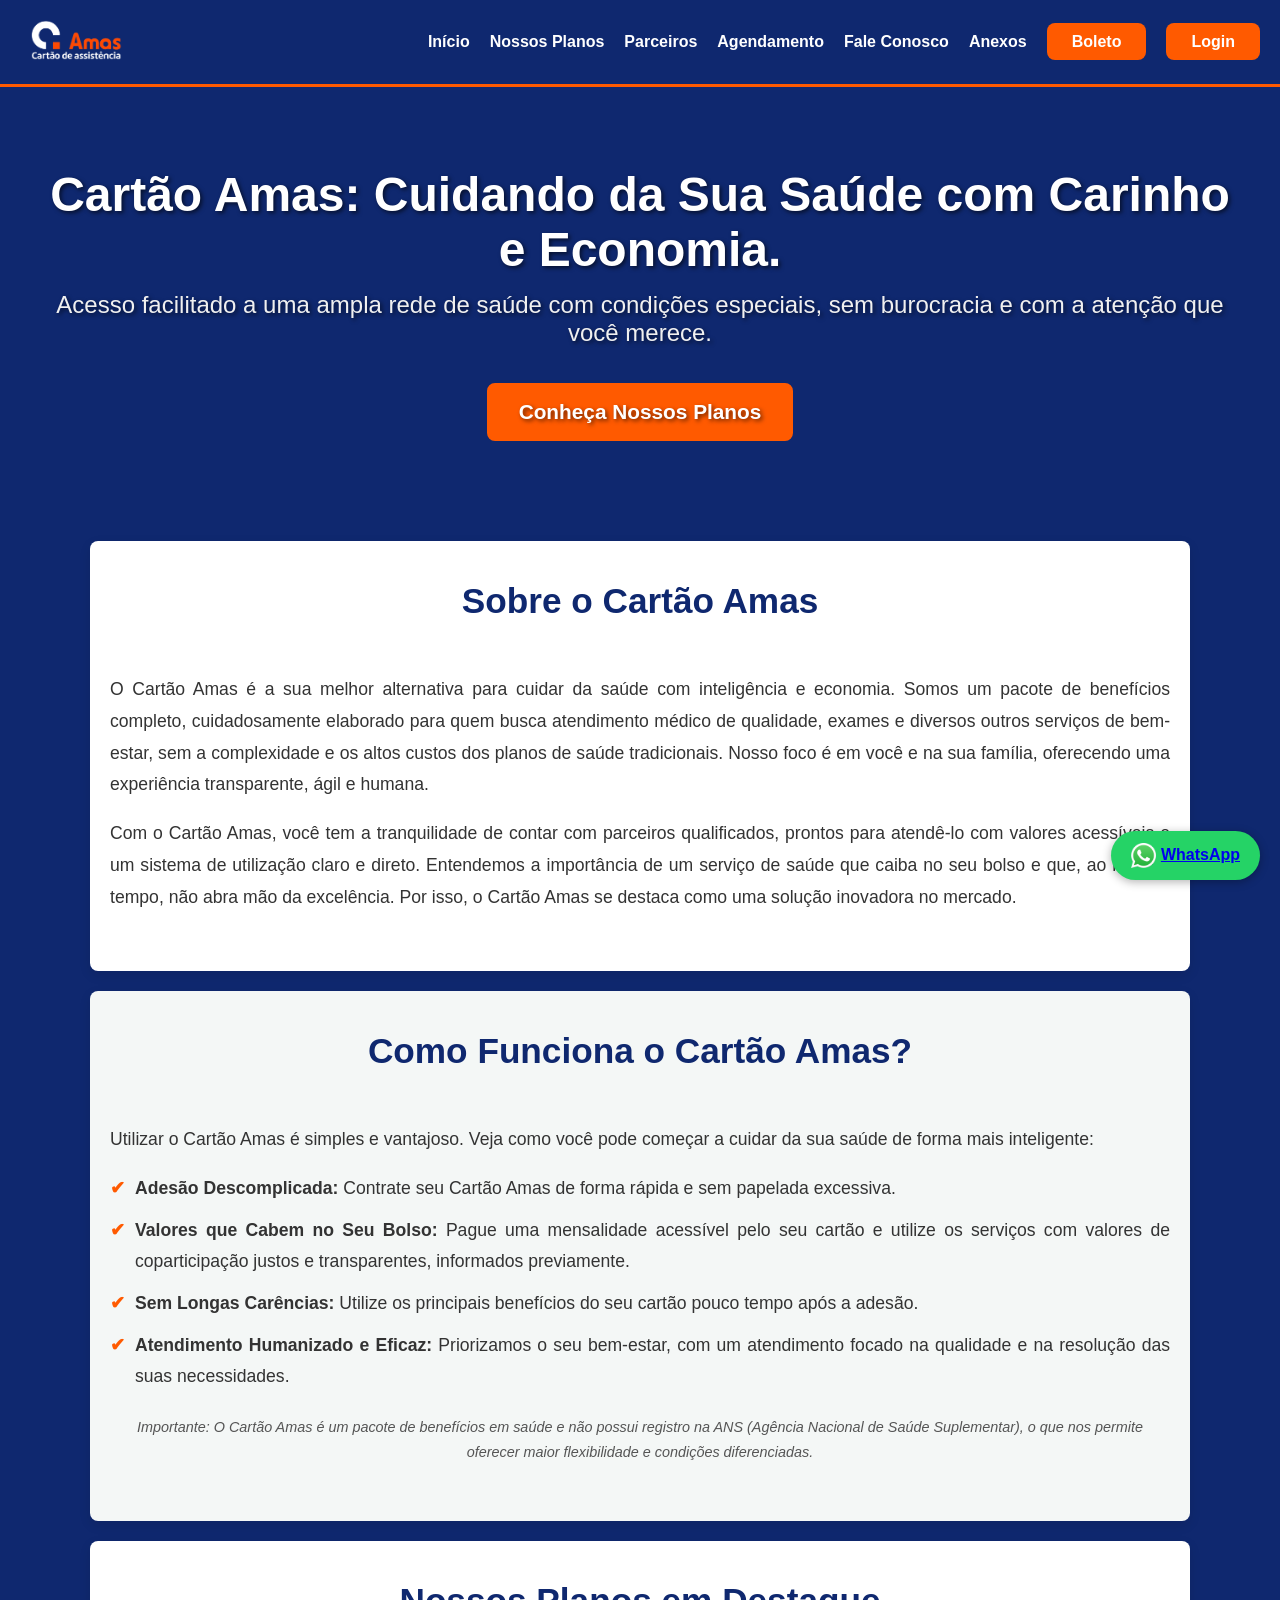
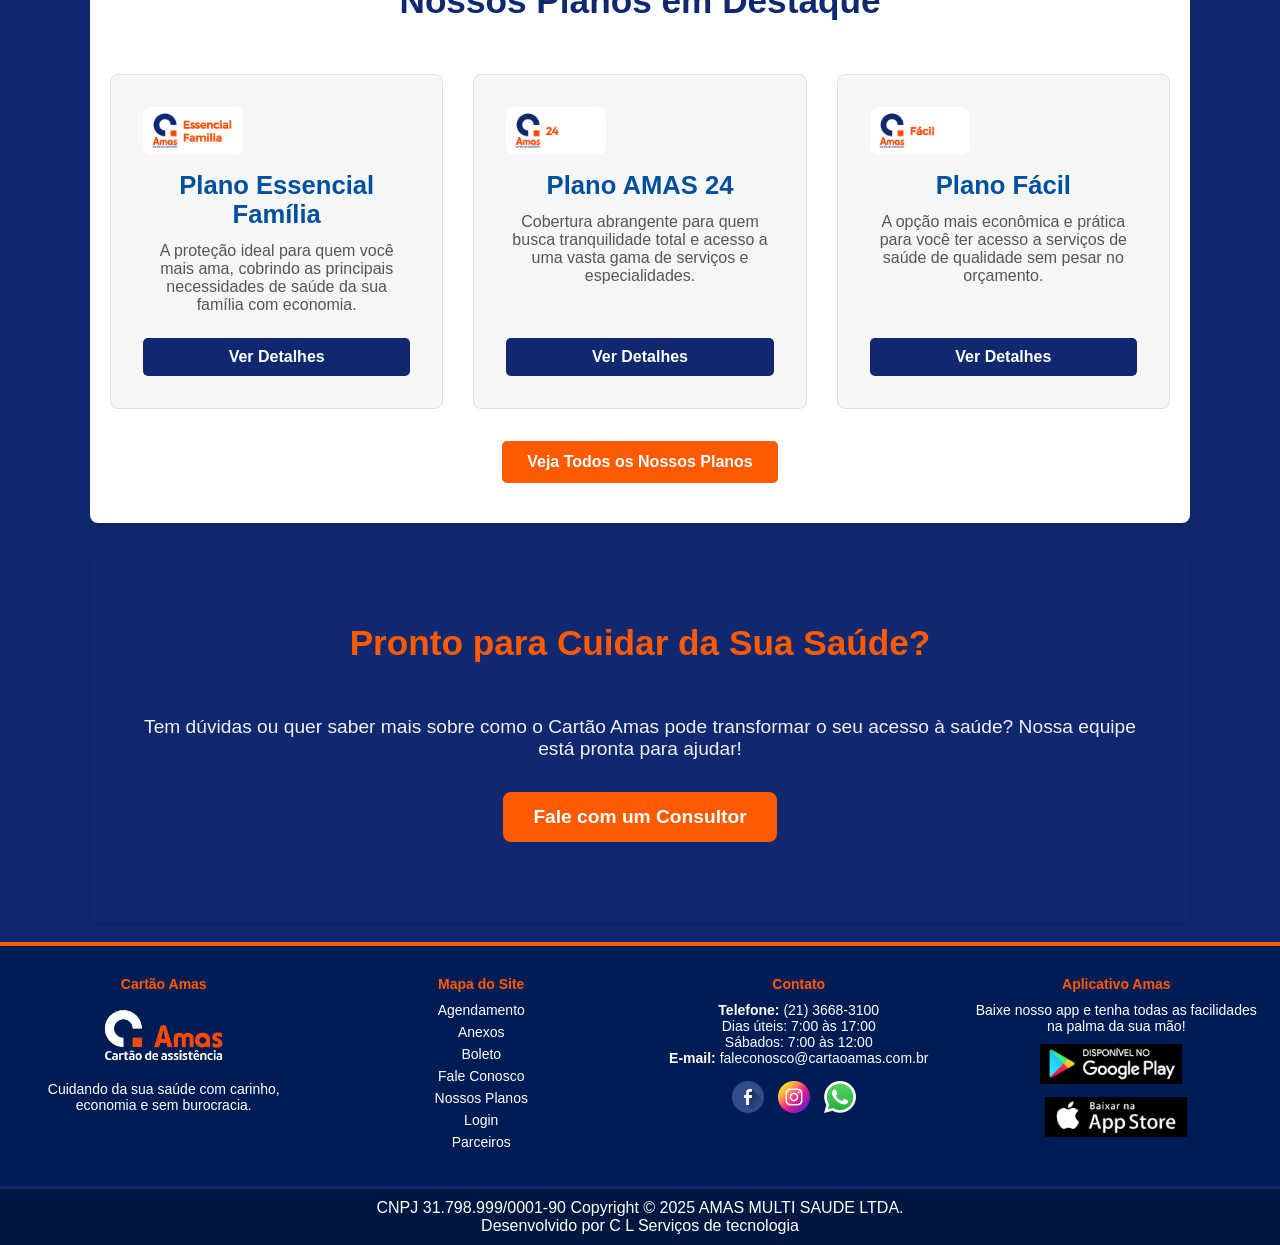
==== index.html @ 603618e4 "teste amas 24" ====
<!DOCTYPE html>
<html lang="pt-BR">
<head>
    <meta charset="UTF-8">
    <meta name="viewport" content="width=device-width, initial-scale=1.0">
    <link rel="icon" href="assets/img/logo.ico" type="image/icon">
    <title>Cartão Amas - Cuidando da Sua Saúde com Carinho</title>
    <link rel="stylesheet" href="assets/css/style.css">
    <link rel="stylesheet" href="assets/css/footer.css">
    <!-- Se houver um CSS específico para a home, adicionar aqui -->
    <style>
        /* Estilos adicionais ou overrides específicos para a index.html, se necessário */
        .hero {
            background-image: url('assets/img/familia-1.jpg'); /* Usando imagem do cliente */
            background-size: cover;
            background-position: center;
            color: white;
            padding: 5em 2em;
            text-align: center;
            text-shadow: 2px 2px 4px rgba(0,0,0,0.6);
        }
        .hero h1 {
            font-size: 3em;
            margin-bottom: 0.3em;
            color: #FFFFFF; /* Branco para destaque sobre imagem */
        }
        .hero p {
            font-size: 1.5em;
            margin-bottom: 1.5em;
            color: #f0f0f0; /* Branco um pouco mais suave */
        }
        .cta-button-hero {
            background-color: #FF5A00; /* Laranja vibrante da marca */
            color: white;
            padding: 15px 30px;
            text-decoration: none;
            font-size: 1.3em;
            border-radius: 8px;
            font-weight: bold;
            transition: background-color 0.3s ease, transform 0.2s ease;
            display: inline-block;
            border: 2px solid #FF5A00;
        }
        .cta-button-hero:hover {
            background-color: #e04e00; /* Laranja um pouco mais escuro */
            transform: scale(1.05);
        }
        .section-sobre, .section-como-funciona, .section-planos-preview, .section-contato-rapido {
            padding: 40px 20px;
            margin: 20px auto;
            max-width: 1100px;
            background-color: #FFFFFF; /* Fundo branco para seções de conteúdo */
            border-radius: 8px;
            box-shadow: 0 4px 12px rgba(0,0,0,0.1);
        }
        .section-sobre h2, .section-como-funciona h2, .section-planos-preview h2, .section-contato-rapido h2 {
            color: #0F286F; /* Azul escuro da marca */
            text-align: center;
            margin-bottom: 1.5em;
            font-size: 2.2em;
        }
        .section-sobre p, .section-como-funciona p, .section-como-funciona ul {
            line-height: 1.8;
            font-size: 1.1em;
            color: #333333; /* Cinza escuro para texto */
            margin-bottom: 1em;
        }
        .section-como-funciona ul {
            list-style: none;
            padding-left: 0;
        }
        .section-como-funciona ul li {
            padding-left: 25px;
            position: relative;
            margin-bottom: 10px;
        }
        .section-como-funciona ul li::before {
            content: '\2714'; /* Ícone de check */
            color: #FF5A00; /* Laranja */
            position: absolute;
            left: 0;
            font-weight: bold;
        }
        .plan-card-index {
            background-color: #f4f7f6; /* Fundo levemente cinza para cards */
            border: 1px solid #e0e0e0;
            border-radius: 8px;
            padding: 2em;
            text-align: center;
            transition: transform 0.3s ease, box-shadow 0.3s ease;
            display: flex;
            flex-direction: column;
            justify-content: space-between;
            height: 100%; /* Para alinhar botões se altura variar */
        }
        .plan-card-index img {
            max-width: 100px; /* Ajustar tamanho conforme necessário */
            height: auto;
            margin-bottom: 1em;
        }
        .plan-card-index h3 {
            color: #00509e; /* Azul mais escuro para títulos de card */
            margin-top: 0;
            margin-bottom: 0.5em;
            font-size: 1.6em;
        }
        .plan-card-index p {
            font-size: 1em;
            color: #555555;
            flex-grow: 1; /* Para empurrar o botão para baixo */
            margin-bottom: 1.5em;
        }
        .cta-button-card {
            background-color: #0F286F; /* Azul escuro */
            color: white;
            padding: 10px 20px;
            text-decoration: none;
            border-radius: 5px;
            font-weight: bold;
            transition: background-color 0.3s ease;
            display: inline-block; /* Para que o botão não ocupe a largura toda */
        }
        .cta-button-card:hover {
            background-color: #003d7a;
        }
        .cta-button-todos-planos {
            background-color: #FF5A00;
            color: white;
            padding: 12px 25px;
            text-decoration: none;
            border-radius: 5px;
            font-weight: bold;
            transition: background-color 0.3s ease;
            display: block; /* Ocupa a largura e permite margin auto */
            width: fit-content;
            margin: 2em auto 0 auto;
        }
        .cta-button-todos-planos:hover {
            background-color: #e04e00;
        }

    </style>
</head>
<body>

    <header class="header">
        <a href="/"><img src="assets/img/logo-amas-sem-fundo.png" alt="Cartão Amas Logo" class="logo"></a>
        <ul class="nav-links">
            <li><a href="/">Início</a></li>
            <li><a href="nossos-planos">Nossos Planos</a></li>
            <li><a href="parceiros">Parceiros</a></li>
            <li><a href="agendamento">Agendamento</a></li>
            <li><a href="fale-conosco">Fale Conosco</a></li>
            <li><a href="anexos">Anexos</a></li>
            <li><a href="https://www.cartaoamas.com.br/AliancaAppNet2/Site/autenticacao/login?t=cpf" target="_blank" class="nav-links-btn">Boleto</a></li> <!-- Link placeholder -->
            <li><a href="https://www.cartaoamas.com.br/AliancaAppNet2/Site/site" target="_blank" class="nav-links-btn">Login</a></li>   <!-- Link placeholder -->
        </ul>
    </header>

    <section class="hero">
        <h1>Cartão Amas: Cuidando da Sua Saúde com Carinho e Economia.</h1>
        <p>Acesso facilitado a uma ampla rede de saúde com condições especiais, sem burocracia e com a atenção que você merece.</p>
        <a href="nossos-planos" class="cta-button-hero">Conheça Nossos Planos</a>
    </section>

    <main>
        <section class="section-sobre">
            <h2>Sobre o Cartão Amas</h2>
            <p>O Cartão Amas é a sua melhor alternativa para cuidar da saúde com inteligência e economia. Somos um pacote de benefícios completo, cuidadosamente elaborado para quem busca atendimento médico de qualidade, exames e diversos outros serviços de bem-estar, sem a complexidade e os altos custos dos planos de saúde tradicionais. Nosso foco é em você e na sua família, oferecendo uma experiência transparente, ágil e humana.</p>
            <p>Com o Cartão Amas, você tem a tranquilidade de contar com parceiros qualificados, prontos para atendê-lo com valores acessíveis e um sistema de utilização claro e direto. Entendemos a importância de um serviço de saúde que caiba no seu bolso e que, ao mesmo tempo, não abra mão da excelência. Por isso, o Cartão Amas se destaca como uma solução inovadora no mercado.</p>
        </section>

        <section class="section-como-funciona" style="background-color: #f4f7f6;"> <!-- Fundo levemente diferente para alternar seções -->
            <div style="max-width: 1100px; margin: auto;">
                <h2>Como Funciona o Cartão Amas?</h2>
                <p>Utilizar o Cartão Amas é simples e vantajoso. Veja como você pode começar a cuidar da sua saúde de forma mais inteligente:</p>
                <ul>
                    <li><strong>Adesão Descomplicada:</strong> Contrate seu Cartão Amas de forma rápida e sem papelada excessiva.</li>
                    <li><strong>Valores que Cabem no Seu Bolso:</strong> Pague uma mensalidade acessível pelo seu cartão e utilize os serviços com valores de coparticipação justos e transparentes, informados previamente.</li>
                    <li><strong>Sem Longas Carências:</strong> Utilize os principais benefícios do seu cartão pouco tempo após a adesão.</li>
                    <li><strong>Atendimento Humanizado e Eficaz:</strong> Priorizamos o seu bem-estar, com um atendimento focado na qualidade e na resolução das suas necessidades.</li>
                </ul>
                <p style="font-size: 0.9em; text-align: center; margin-top: 1.5em; color: #555;"><em>Importante: O Cartão Amas é um pacote de benefícios em saúde e não possui registro na ANS (Agência Nacional de Saúde Suplementar), o que nos permite oferecer maior flexibilidade e condições diferenciadas.</em></p>
            </div>
        </section>

        <section class="section-planos-preview">
            <h2>Nossos Planos em Destaque</h2>
            <div class="grid-planos" style="gap: 30px;"> <!-- Usando a classe grid-planos, mas talvez precise de ajustes ou uma nova classe para a home -->
                <div class="plan-card-index">
                    <img src="assets/img/essencial-familia.png" alt="Plano Essencial Família">
                    <h3>Plano Essencial Família</h3>
                    <p>A proteção ideal para quem você mais ama, cobrindo as principais necessidades de saúde da sua família com economia.</p>
                    <a href="planos/essencial-familia" class="cta-button-card">Ver Detalhes</a>
                </div>
                <div class="plan-card-index">
                    <img src="assets/img/amas-24.png" alt="Plano AMAS 24">
                    <h3>Plano AMAS 24</h3>
                    <p>Cobertura abrangente para quem busca tranquilidade total e acesso a uma vasta gama de serviços e especialidades.</p>
                    <a href="planos/amas-24" class="cta-button-card">Ver Detalhes</a>
                </div>
                <div class="plan-card-index">
                    <img src="assets/img/facil.png" alt="Plano Fácil">
                    <h3>Plano Fácil</h3>
                    <p>A opção mais econômica e prática para você ter acesso a serviços de saúde de qualidade sem pesar no orçamento.</p>
                    <a href="planos/facil" class="cta-button-card">Ver Detalhes</a>
                </div>
            </div>
            <a href="nossos-planos/" class="cta-button-todos-planos">Veja Todos os Nossos Planos</a>
        </section>

        <section class="section-contato-rapido" style="background-color: #0F286F; color: white; border-radius:0;">
             <div style="max-width: 1100px; margin: auto; padding: 40px 20px;">
                <h2 style="color: #FF5A00;">Pronto para Cuidar da Sua Saúde?</h2>
                <p style="text-align:center; font-size: 1.2em; color: #f0f0f0;">Tem dúvidas ou quer saber mais sobre como o Cartão Amas pode transformar o seu acesso à saúde? Nossa equipe está pronta para ajudar!</p>
                <div style="text-align:center; margin-top: 2em;">
                    <a href="fale-conosco" class="cta-button-hero" style="background-color: #FF5A00; padding: 12px 28px; font-size: 1.2em;">Fale com um Consultor</a>
                </div>
            </div>
        </section>
    </main>

    <div class="whatsapp-float">
        <a href="https://wa.me/552136683100" target="_blank" title="Fale Conosco pelo WhatsApp">
            <img src="assets/img/whatsapp.png" alt="WhatsApp" style="width:25px; height:25px; vertical-align: middle; margin-right: 5px;">WhatsApp
        </a>
    </div>

    <footer class="footer">
        <div class="footer-container">
            <div class="coluna">
                <h4>Cartão Amas</h4>
                <img src="assets/img/logo-amas-sem-fundo.png" alt="Logo Amas Rodapé" style="max-width: 150px; margin-bottom: 10px;">
                <p>Cuidando da sua saúde com carinho, economia e sem burocracia.</p>
            </div>
            <div class="coluna">
                <h4>Mapa do Site</h4>
                <ul class="mapa-site">
                    <li><a href="agendamento" class="mapa-link">Agendamento</a></li>
                    <li><a href="anexos" class="mapa-link">Anexos</a></li>
                    <li><a href="https://www.cartaoamas.com.br/AliancaAppNet2/Site/autenticacao/login?t=cpf" class="mapa-link">Boleto</a></li>
                    <li><a href="fale-conosco" class="mapa-link">Fale Conosco</a></li>
                    <li><a href="nossos-planos" class="mapa-link">Nossos Planos</a></li>
                    <li><a href="https://www.cartaoamas.com.br/AliancaAppNet2/Site/site" class="mapa-link">Login</a></li>
                    <li><a href="parceiros" class="mapa-link">Parceiros</a></li>
                    
                    
                    
                </ul>
            </div>
            <div class="coluna">
                <h4>Contato</h4>
                <p><strong>Telefone:</strong> (21) 3668-3100</p>
                <p>Dias úteis: 7:00 às 17:00</p>
                <p>Sábados: 7:00 às 12:00</p>
                <p><strong>E-mail:</strong> faleconosco@cartaoamas.com.br</p>
                <div class="social-icons" style="margin-top: 15px;">
                    <a href="https://www.facebook.com/cartaoamas" target="_blank"><img src="assets/img/facebook.png" alt="Facebook"></a>
                    <a href="https://www.instagram.com/cartaoamas/" target="_blank"><img src="assets/img/instagram.png" alt="Instagram"></a>
                    <a href="https://wa.me/552136683100" target="_blank"><img src="assets/img/whatsapp.png" alt="WhatsApp"></a>
                </div>
            </div>
            <div class="coluna">
                <h4>Aplicativo Amas</h4>
                <p>Baixe nosso app e tenha todas as facilidades na palma da sua mão!</p>
                <a href="https://play.google.com/store/apps/details?id=br.com.amasmultisaude" target="_blank" style="margin-right:10px;"><img src="assets/img/loja-android.png" alt="Google Play" style="height: 40px; margin-top:10px;"></a>
                <a href="https://apps.apple.com/br/app/amas/id1640587993" target="_blank"> <img src="assets/img/loja-ios.png" alt="App Store" style="height: 40px; margin-top:10px;"></a>
            </div>
        </div>
    </footer>
    <div class="footer-last">
        <p style="margin-top: 0px;">CNPJ 31.798.999/0001-90 Copyright © 2025 AMAS MULTI SAUDE LTDA.</p>
        <p>Desenvolvido por C L Serviços de tecnologia</p>
    </div>

    <script src="assets/scripts/main.js"></script> <!-- Para carrossel e outras interações -->
</body>
</html>
---- assets/css/style.css ----
/* Reset básico */
* {
  margin: 0;
  padding: 0;
  box-sizing: border-box;
}

body {
  width: 100%;
  height: 100vh;
  font-family: 'Segoe UI', sans-serif;
  background-color: #0F286F;
  color: white;
  text-align: justify;

}

/* Cabeçalho */
.header {
  background-color: #0F286F;
  display: flex;
  justify-content: space-between;
  align-items: center;
  padding: 15px 20px;
  border-bottom: 3px solid #FF5A00;
}

.logo {
  height: 50px;
}
/* Menu inicial links*/
.nav-links {
  list-style: none;
  display: flex;
  gap: 20px;
  position: relative;
}
/* Menu inicial transição*/
.nav-links a{
  color: white;
  text-decoration: none;
  transition: 0.5s ease-out;
  font-weight: bold;

}

.nav-links a:hover {
  color: #FF5A00;
  text-decoration: none;
  font-weight: bold;
}
/*Botão menu inicial*/
.nav-links-btn {
  text-decoration: none;
  font-weight: bold;
  background-color: #FF5A00;
  color: white;
  padding: 10px 25px;
  border: none;
  border-radius: 8px;
  transition: color 0.3s ease, background-color 0.3s ease;
}

/* Efeito ao passar o mouse no botão menu inicial */
.nav-links-btn:hover {
  color: #0F286F;
  background-color: #FFD5B0; /* cor opcional mais clara ou mantenha como quiser */
  text-decoration: none;
  cursor: pointer;
}


/* Carrossel */
.carrossel {
  position: relative;
  width: 100%;
  height: 400px;
  overflow: hidden;
}

.slides {
  width: 100%;
  height: 90%;
  position: center;
}

.slide {
  display: none;
  width: 100%;  
  height: 100%;
  object-fit: cover;
  position: absolute;
}

.slide.active {
  display: block;
}

.texto-carrossel {
  position: absolute;
  top: 50%;
  left: 10%;
  transform: translateY(-50%);
  color: white;
  z-index: 2;
}

.texto-carrossel h1 {
  font-size: 2.5rem;
  margin-bottom: 10px;
}

.texto-carrossel p {
  font-size: 1.3rem;
  margin-bottom: 20px;
}

.texto-carrossel .btn {
  background-color: #FF5A00;
  color: white;
  padding: 10px 25px;
  border: none;
  text-decoration: none;
  border-radius: 8px;
  font-weight: bold;
}

/* Botões do carrossel */
.prev, .next {
  position: absolute;
  top: 50%;
  transform: translateY(-50%);
  background-color: rgba(0,0,0,0.4);
  color: white;
  border: none;
  padding: 10px;
  cursor: pointer;
  z-index: 2;
}

.prev { left: 10px; }
.next { right: 10px; }

/* Botão WhatsApp flutuante */
.whatsapp-float {
  position: fixed;
  bottom: 20px;
  right: 20px;
  background-color: #25D366;
  color: white;
  padding: 12px 20px;
  border-radius: 50px;
  text-decoration: none;
  font-weight: bold;
  box-shadow: 0 2px 10px rgba(0,0,0,0.3);
  z-index: 999;
}

/* Botões em geral */
.btn-plano {
  background-color: #FF5A00;
  color: white;
  padding: 10px 20px;
  text-decoration: none;
  border-radius: 8px;
  font-weight: bold;
}



/* Formulário de contato */
.contato form {
  display: flex;
  flex-direction: column;
  gap: 12px;
  margin-top: 20px;
}

.contato input,
.contato textarea {
  padding: 10px;
  border: none;
  border-radius: 5px;
}

.contato textarea {
  resize: vertical;
  min-height: 100px;
}

.contato button.btn {
  background-color: #FF5A00;
  color: white;
  padding: 12px;
  border: none;
  border-radius: 8px;
  cursor: pointer;
  font-weight: bold;
}


.contato-container {
  display: flex;
  flex-wrap: wrap;
  gap: 40px;
  padding: 20px 20px;
}

.coluna-texto {
  flex: 1;
  min-width: 300px;
}

.coluna-form {
  flex: 1;
  min-width: 300px;
  background-color: #002463;
  padding: 20px;
  border-radius: 10px;
}

.coluna-form h2 {
  margin-bottom: 15px;
}

.coluna-form input,
.coluna-form textarea {
  width: 100%;
  margin-bottom: 10px;
  border-radius: 5px;
  padding: 10px;
  border: none;
}

.coluna-form button {
  background-color: #FF5A00;
  color: white;
  padding: 12px;
  border: none;
  border-radius: 8px;
  cursor: pointer;
  font-weight: bold;
  width: 100%;
}
.grid-planos {
  display: grid;
  grid-template-columns: repeat(3, 1fr);
  gap: 20px;
  margin-top: 30px;
}

.plano-card {
  text-align: center;
  text-decoration: none;
  color: white;
  background-color: #002463;
  border-radius: 10px;
  overflow: hidden;
  transition: transform 0.3s ease;
  height: 260px; /* força altura igual */
  display: flex;
  flex-direction: column;
  justify-content: space-between;
}

.plano-card img {
  width: 100%;
  height: 180px;
  object-fit: contain;
  background: white;
  cursor: pointer;
  display: flex;
  align-items: center;
  justify-content: center;
}

.grid-planos :hover {
  transform: scale(1.05);
}

.plano-card span {
  display: block;
  padding: 10px;
  font-weight: bold;
  background-color: #FF5A00;
  color: white;
}

/* invisível mas mantém espaço na grade */
.plano-card.vazio {
  visibility: hidden;
}
  .texto-justificado {
    text-align: justify;
  }
 /* Estilos específicos para a página Parceiros */
        .page-title-section {
            background-color: #0F286F; /* Azul escuro da marca */
            color: white;
            padding: 2em 20px;
            text-align: center;
        }
        .page-title-section h1 {
            font-size: 2.8em;
            margin: 0;
            color: #FF5A00; /* Laranja para destaque no título */
        }
        .partners-container-main {
            max-width: 1100px;
            margin: 30px auto;
            padding: 20px;
        }
        .partner-card {
            background-color: #FFFFFF;
            border-radius: 8px;
            box-shadow: 0 4px 12px rgba(0,0,0,0.08);
            margin-bottom: 30px;
            overflow: hidden; /* Para conter elementos internos */
        }
        .partner-card-header {
            background-color: #00509e; /* Azul mais escuro para cabeçalho do card */
            color: white;
            padding: 20px;
        }
        .partner-card-header h2 {
            margin: 0;
            font-size: 1.8em;
            color: hsl(0, 0%, 100%); /* Laranja para nome do parceiro */
        }
        .partner-card-body {
            padding: 25px;
            display: flex;
            flex-wrap: wrap;
            gap: 25px;
        }
        .partner-description {
            flex: 2;
            min-width: 300px;
            color: #333333;
            line-height: 1.7;
        }
        .partner-description p {
            margin-bottom: 15px;
        }
        .partner-description strong {
            color: #0F286F;
        }
        .partner-specialties {
            flex: 1;
            min-width: 250px;
            background-color: #f4f7f6; /* Fundo levemente cinza para especialidades */
            padding: 20px;
            border-radius: 5px;
        }
        .partner-specialties h3 {
            color: #0F286F;
            margin-top: 0;
            margin-bottom: 10px;
            font-size: 1.3em;
        }
        .partner-specialties ul {
            list-style: none;
            padding: 0;
            columns: 2; /* Divide em duas colunas se houver muitas especialidades */
            column-gap: 20px;
        }
        .partner-specialties ul li {
            margin-bottom: 8px;
            font-size: 1em;
            color: #555555;
            padding-left: 18px;
            position: relative;
        }
        .partner-specialties ul li::before {
            content: '\2023'; /* Bullet point triangular */
            color: #FF5A00;
            position: absolute;
            left: 0;
            font-size: 0.9em;
        }
        .partner-contact-map {
            display: flex;
            flex-wrap: wrap;
            gap: 25px;
            margin-top: 20px;
            padding: 0 25px 25px 25px; /* Padding apenas no corpo, não no header */
        }
        .partner-contact-details {
            flex: 1;
            min-width: 280px;
        }
        .partner-contact-details h3 {
            color: #0F286F;
            margin-bottom: 10px;
            font-size: 1.3em;
        }
        .partner-contact-details p {
            margin-bottom: 8px;
            color: #333333;
        }
        .partner-map {
            flex: 1;
            min-width: 300px;
            min-height: 250px;
            border-radius: 5px;
            overflow: hidden;
        }
        .partner-map iframe {
            width: 100%;
            height: 100%;
            border: 0;
        }
        .partner-site-button {
            display: inline-block;
            background-color: #FF5A00;
            color: white;
            padding: 10px 20px;
            text-decoration: none;
            border-radius: 5px;
            font-weight: bold;
            margin-top: 10px;
            transition: background-color 0.3s ease;
        }
        .partner-site-button:hover {
            background-color: #e04e00;
                    }

          .partner-card img {
            width: 520px;
            height: 190px;
            object-fit: contain;
            background: white;
            cursor: pointer;
            display: flex;
            align-items: center;
            justify-content: center;   
          }       
        /* Para o caso de não haver parceiros */
        .no-partners {
            text-align: center;
            padding: 40px;
            font-size: 1.2em;
            color: #555;
        }
---- assets/css/footer.css ----
.footer {
    background-color: #001C54;
    color: white;
    padding: 30px 20px;
    border-top: 4px solid #FF5A00;
    font-size: 14px;
  }
  
  .footer-container {
    display: flex;
    flex-wrap: wrap;
    justify-content: space-between;
    gap: 30px;
  }
  
  .coluna {
    flex: 1;
    min-width: 180px;
    text-align: center;
  }
  
  .footer h4 {
    color: #FF5A00;
    margin-bottom: 10px;
  }
  
  .social-icons img {
    width: 32px;
    margin-right: 10px;
    
  }
  .social-icons img:hover {
    transform: scale(1.2);
    transition: transform 0.3s ease;
  }
  
  .mapa-site {
    list-style: none;
    padding: 0;
    margin: 0;
  }
  
  .mapa-site li {
    margin-bottom: 6px;
  }
  
  .mapa-link {
    color: white;
    text-decoration: none;
    transition: transform 0.3s ease, color 0.3s ease;
  }
  
  .mapa-link:hover {
    transform: translateX(6px);
    color: #FF5A00;
  }
  
  /* Responsivo */
  @media (max-width: 768px) {
    .footer-container {
      flex-direction: column;
      text-align: center;
    }
  }
  
  
  .footer-last {
    margin-top: 3px;
    background-color:#001841;
    text-align: center;
    width: 100%;
    clear: both;
    color: white;
    padding: 10px 10px;
  }
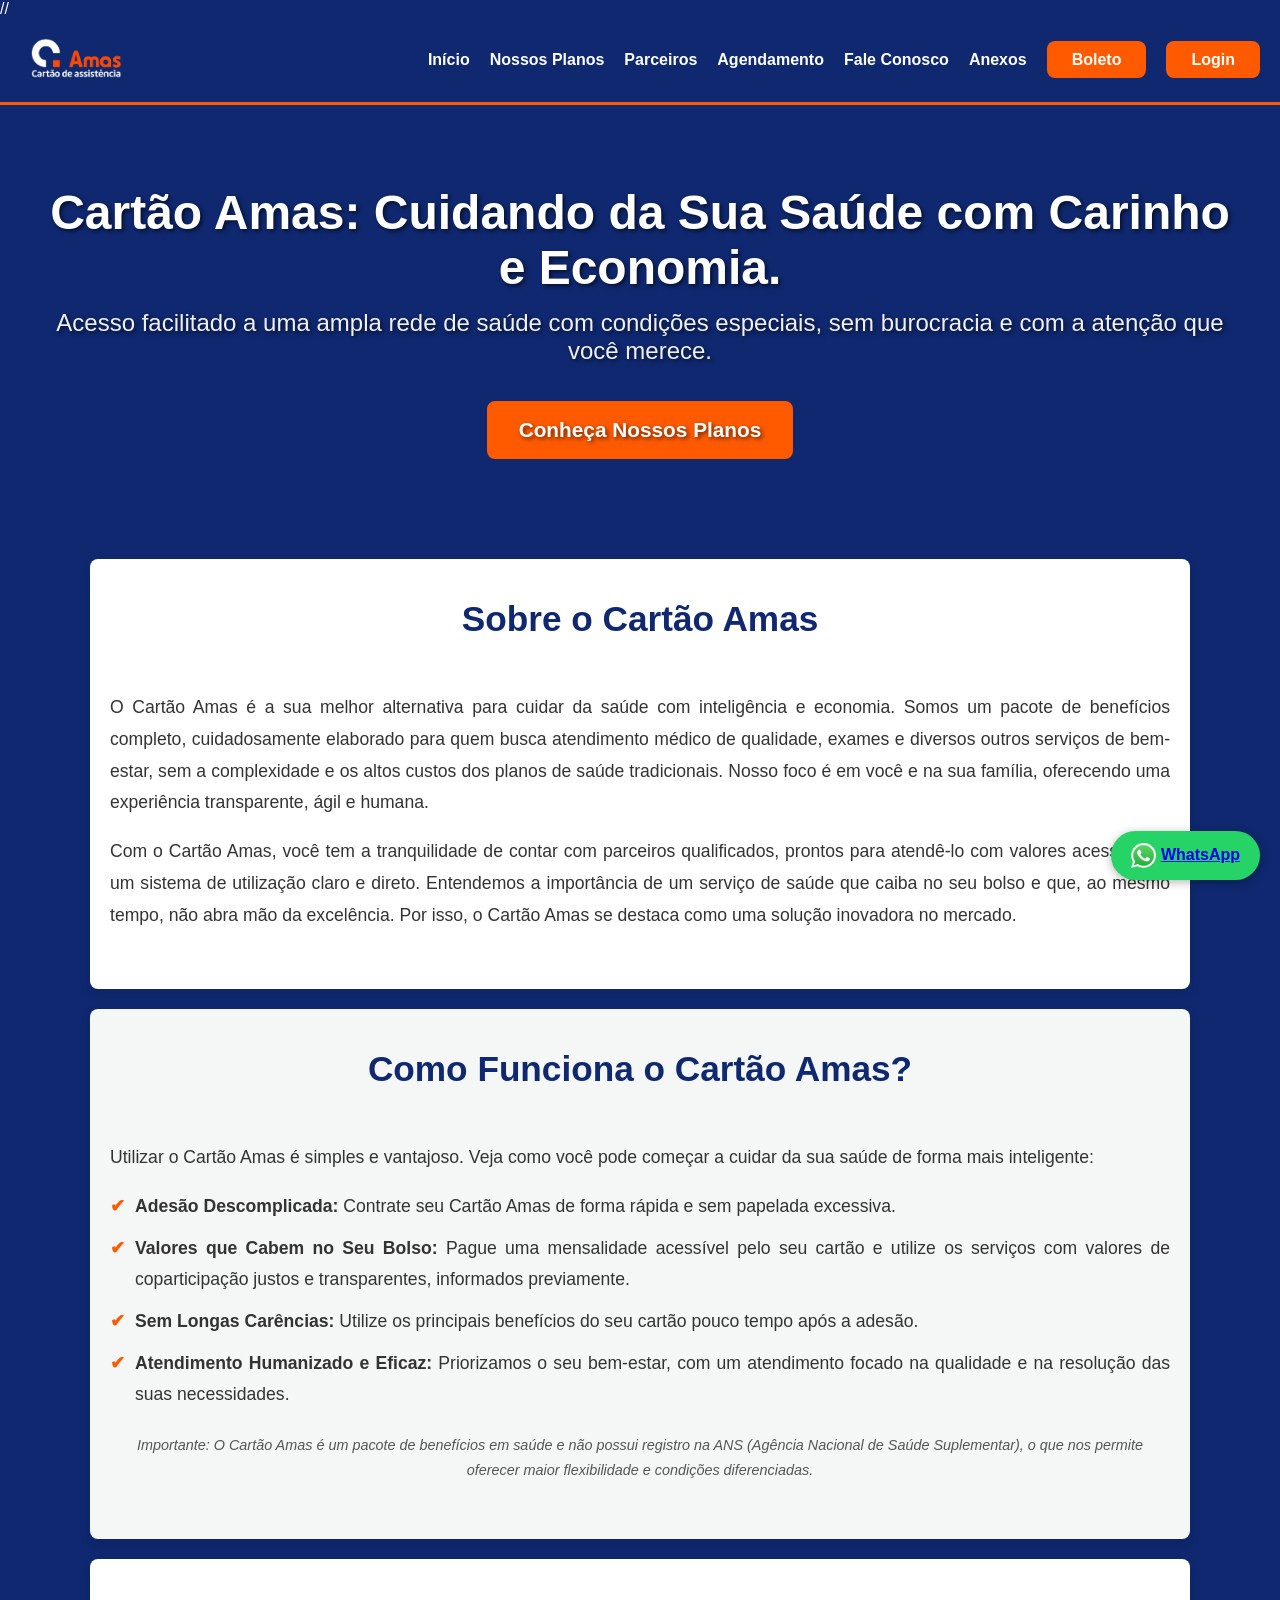
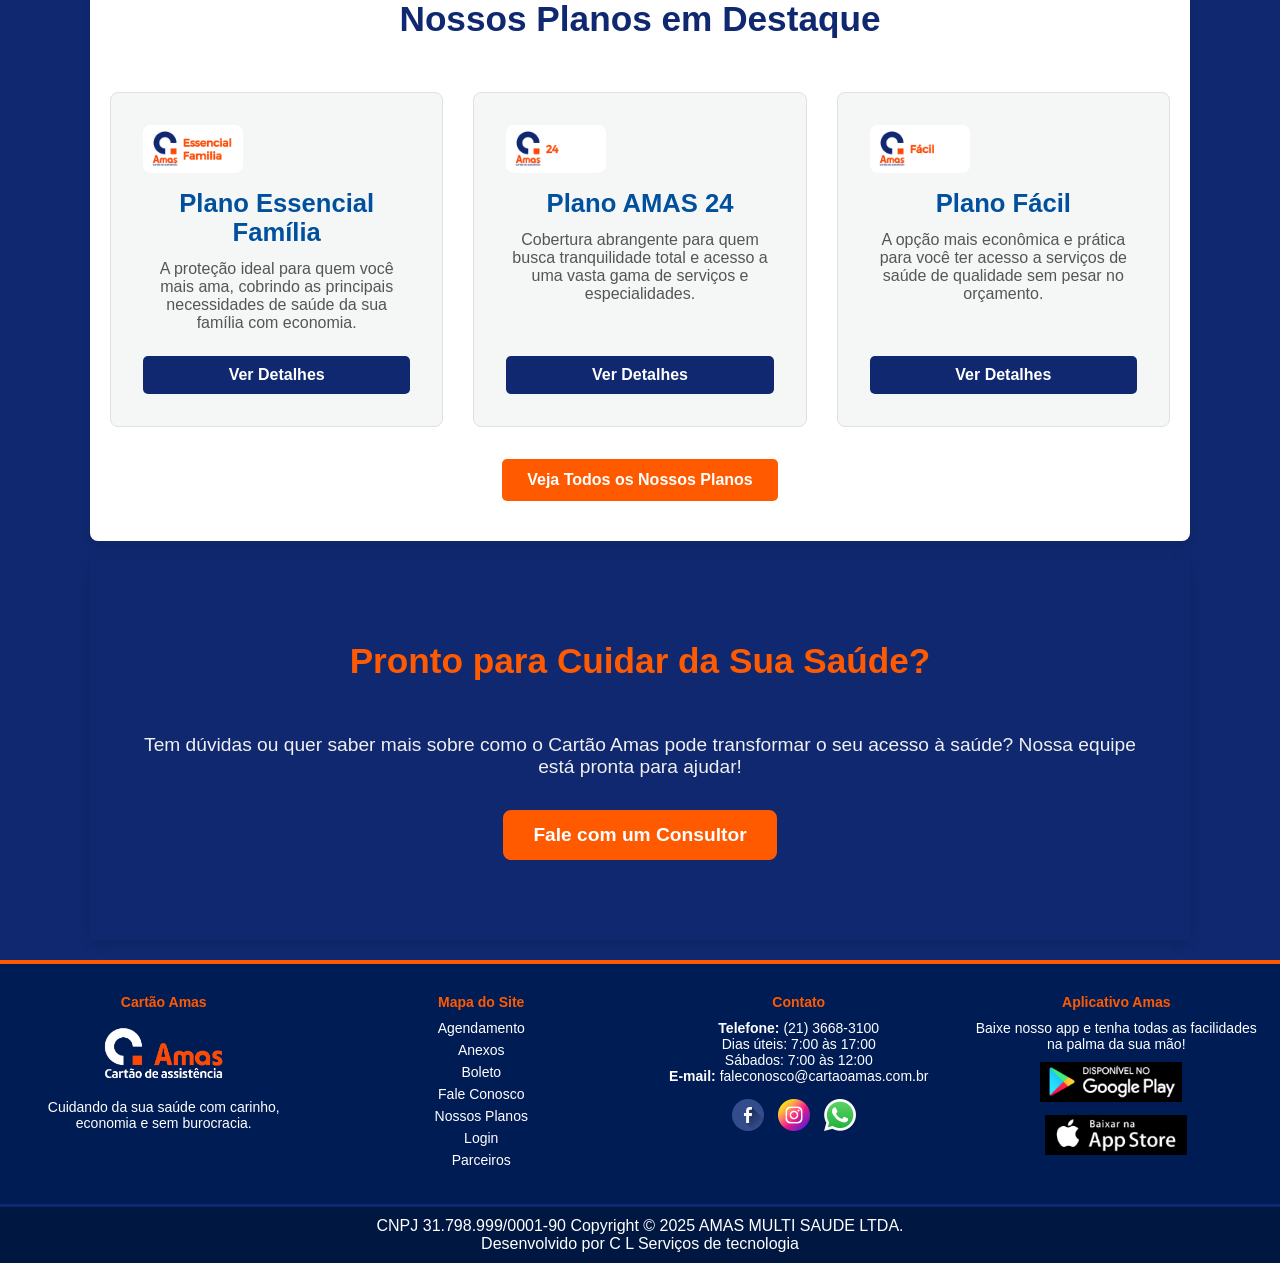
==== commit 0a5d7f74: "retirada do icone do index" ====
--- a/index.html
+++ b/index.html
@@ -3,10 +3,11 @@
 <head>
     <meta charset="UTF-8">
     <meta name="viewport" content="width=device-width, initial-scale=1.0">
-    <link rel="icon" href="assets/img/logo.ico" type="image/icon">
+   // <link rel="icon" href="assets/img/logo.ico" type="image/icon">
     <title>Cartão Amas - Cuidando da Sua Saúde com Carinho</title>
     <link rel="stylesheet" href="assets/css/style.css">
     <link rel="stylesheet" href="assets/css/footer.css">
+    <link rel="stylesheet" href="assets/css/responsive.css">
     <!-- Se houver um CSS específico para a home, adicionar aqui -->
     <style>
         /* Estilos adicionais ou overrides específicos para a index.html, se necessário */
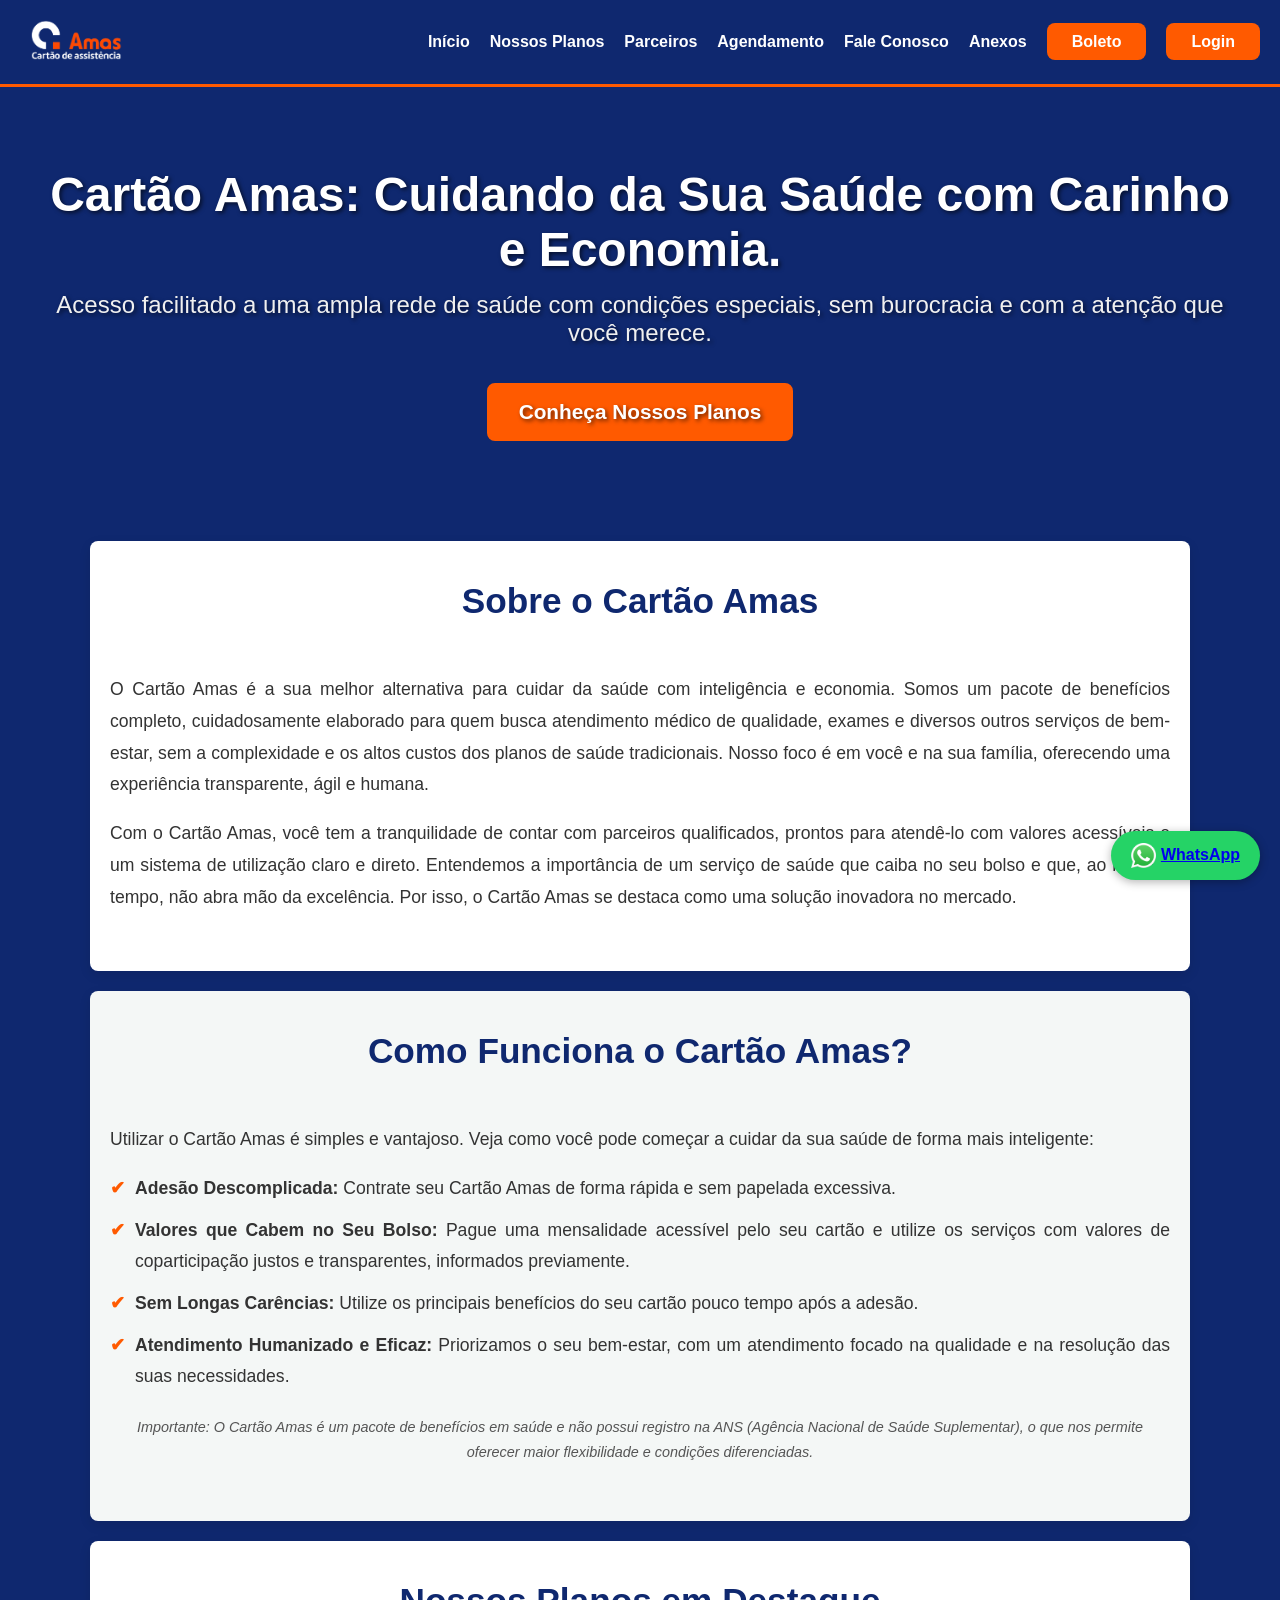
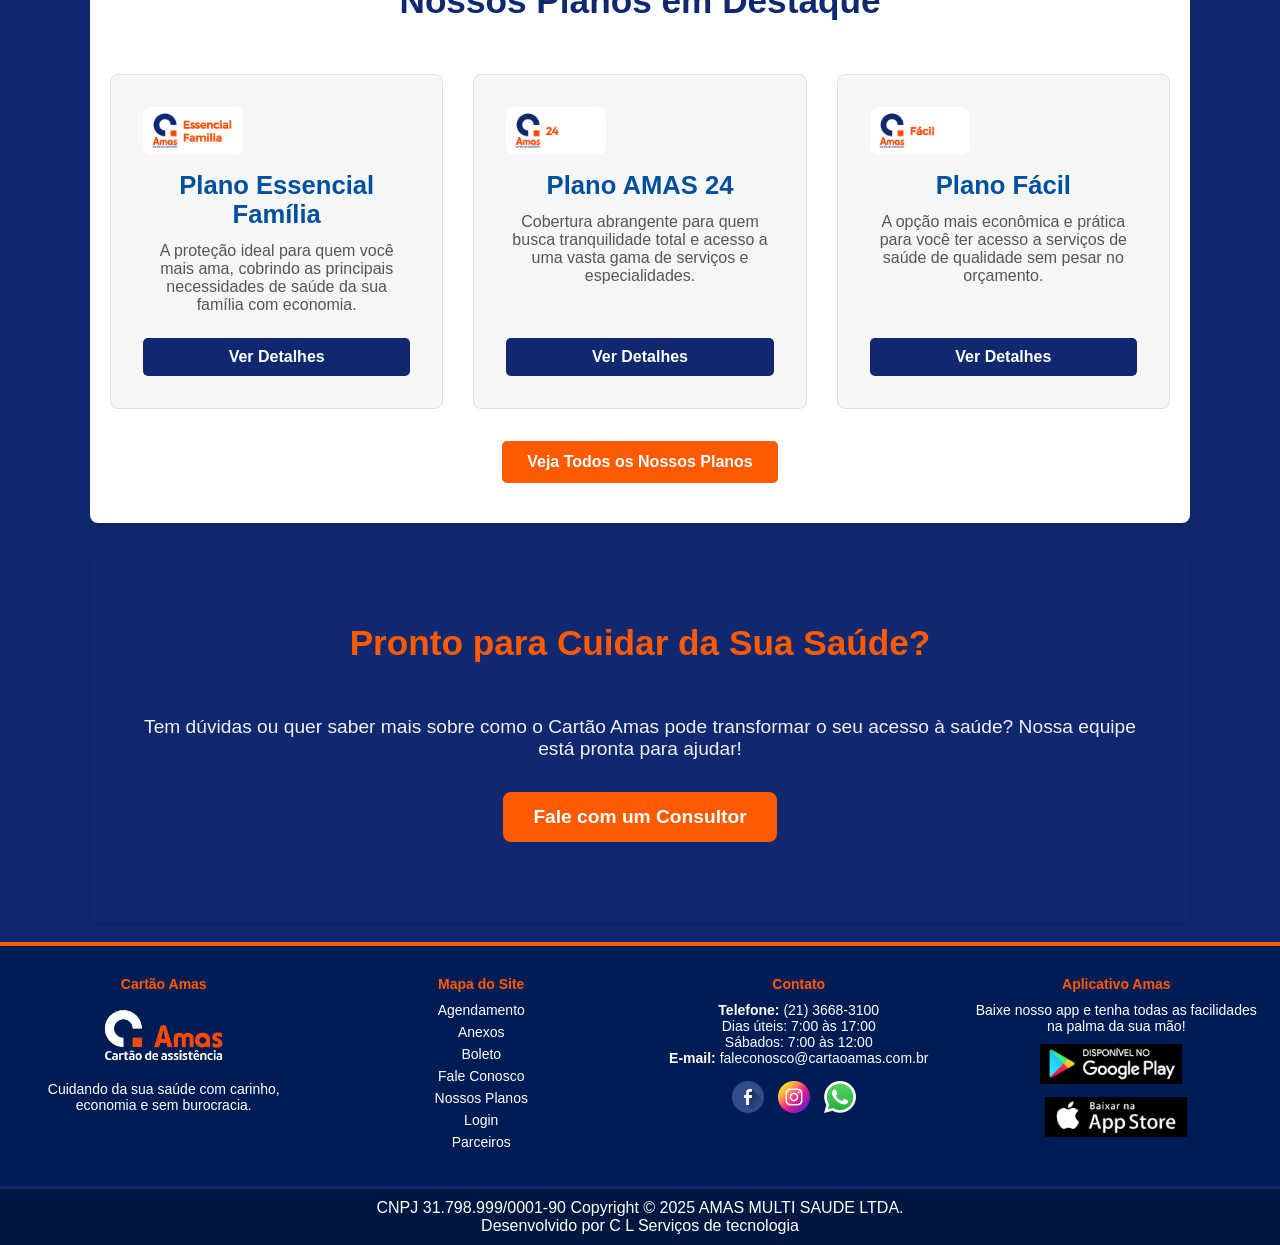
==== commit 8ceb0236: "inserir o icone da barra de titulos" ====
--- a/index.html
+++ b/index.html
@@ -3,7 +3,7 @@
 <head>
     <meta charset="UTF-8">
     <meta name="viewport" content="width=device-width, initial-scale=1.0">
-   // <link rel="icon" href="assets/img/logo.ico" type="image/icon">
+    <link rel="icon" href="assets/img/logo.ico" type="image/icon">
     <title>Cartão Amas - Cuidando da Sua Saúde com Carinho</title>
     <link rel="stylesheet" href="assets/css/style.css">
     <link rel="stylesheet" href="assets/css/footer.css">
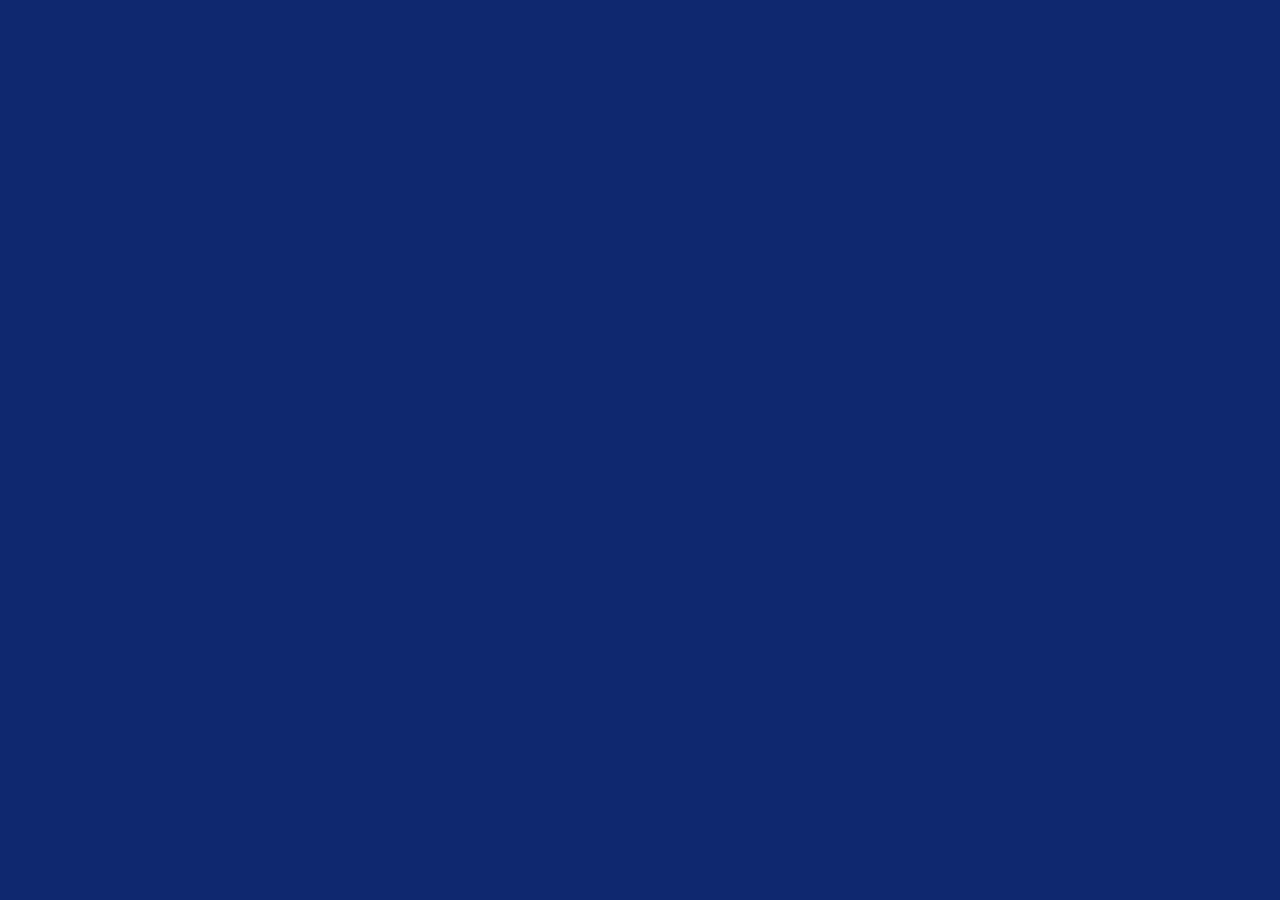
==== commit 7f604b7b: "update" ====
--- a/index.html
+++ b/index.html
@@ -11,136 +11,7 @@
     <!-- Se houver um CSS específico para a home, adicionar aqui -->
     <style>
         /* Estilos adicionais ou overrides específicos para a index.html, se necessário */
-        .hero {
-            background-image: url('assets/img/familia-1.jpg'); /* Usando imagem do cliente */
-            background-size: cover;
-            background-position: center;
-            color: white;
-            padding: 5em 2em;
-            text-align: center;
-            text-shadow: 2px 2px 4px rgba(0,0,0,0.6);
-        }
-        .hero h1 {
-            font-size: 3em;
-            margin-bottom: 0.3em;
-            color: #FFFFFF; /* Branco para destaque sobre imagem */
-        }
-        .hero p {
-            font-size: 1.5em;
-            margin-bottom: 1.5em;
-            color: #f0f0f0; /* Branco um pouco mais suave */
-        }
-        .cta-button-hero {
-            background-color: #FF5A00; /* Laranja vibrante da marca */
-            color: white;
-            padding: 15px 30px;
-            text-decoration: none;
-            font-size: 1.3em;
-            border-radius: 8px;
-            font-weight: bold;
-            transition: background-color 0.3s ease, transform 0.2s ease;
-            display: inline-block;
-            border: 2px solid #FF5A00;
-        }
-        .cta-button-hero:hover {
-            background-color: #e04e00; /* Laranja um pouco mais escuro */
-            transform: scale(1.05);
-        }
-        .section-sobre, .section-como-funciona, .section-planos-preview, .section-contato-rapido {
-            padding: 40px 20px;
-            margin: 20px auto;
-            max-width: 1100px;
-            background-color: #FFFFFF; /* Fundo branco para seções de conteúdo */
-            border-radius: 8px;
-            box-shadow: 0 4px 12px rgba(0,0,0,0.1);
-        }
-        .section-sobre h2, .section-como-funciona h2, .section-planos-preview h2, .section-contato-rapido h2 {
-            color: #0F286F; /* Azul escuro da marca */
-            text-align: center;
-            margin-bottom: 1.5em;
-            font-size: 2.2em;
-        }
-        .section-sobre p, .section-como-funciona p, .section-como-funciona ul {
-            line-height: 1.8;
-            font-size: 1.1em;
-            color: #333333; /* Cinza escuro para texto */
-            margin-bottom: 1em;
-        }
-        .section-como-funciona ul {
-            list-style: none;
-            padding-left: 0;
-        }
-        .section-como-funciona ul li {
-            padding-left: 25px;
-            position: relative;
-            margin-bottom: 10px;
-        }
-        .section-como-funciona ul li::before {
-            content: '\2714'; /* Ícone de check */
-            color: #FF5A00; /* Laranja */
-            position: absolute;
-            left: 0;
-            font-weight: bold;
-        }
-        .plan-card-index {
-            background-color: #f4f7f6; /* Fundo levemente cinza para cards */
-            border: 1px solid #e0e0e0;
-            border-radius: 8px;
-            padding: 2em;
-            text-align: center;
-            transition: transform 0.3s ease, box-shadow 0.3s ease;
-            display: flex;
-            flex-direction: column;
-            justify-content: space-between;
-            height: 100%; /* Para alinhar botões se altura variar */
-        }
-        .plan-card-index img {
-            max-width: 100px; /* Ajustar tamanho conforme necessário */
-            height: auto;
-            margin-bottom: 1em;
-        }
-        .plan-card-index h3 {
-            color: #00509e; /* Azul mais escuro para títulos de card */
-            margin-top: 0;
-            margin-bottom: 0.5em;
-            font-size: 1.6em;
-        }
-        .plan-card-index p {
-            font-size: 1em;
-            color: #555555;
-            flex-grow: 1; /* Para empurrar o botão para baixo */
-            margin-bottom: 1.5em;
-        }
-        .cta-button-card {
-            background-color: #0F286F; /* Azul escuro */
-            color: white;
-            padding: 10px 20px;
-            text-decoration: none;
-            border-radius: 5px;
-            font-weight: bold;
-            transition: background-color 0.3s ease;
-            display: inline-block; /* Para que o botão não ocupe a largura toda */
-        }
-        .cta-button-card:hover {
-            background-color: #003d7a;
-        }
-        .cta-button-todos-planos {
-            background-color: #FF5A00;
-            color: white;
-            padding: 12px 25px;
-            text-decoration: none;
-            border-radius: 5px;
-            font-weight: bold;
-            transition: background-color 0.3s ease;
-            display: block; /* Ocupa a largura e permite margin auto */
-            width: fit-content;
-            margin: 2em auto 0 auto;
-        }
-        .cta-button-todos-planos:hover {
-            background-color: #e04e00;
-        }
-
-    </style>
+        
 </head>
 <body>
 
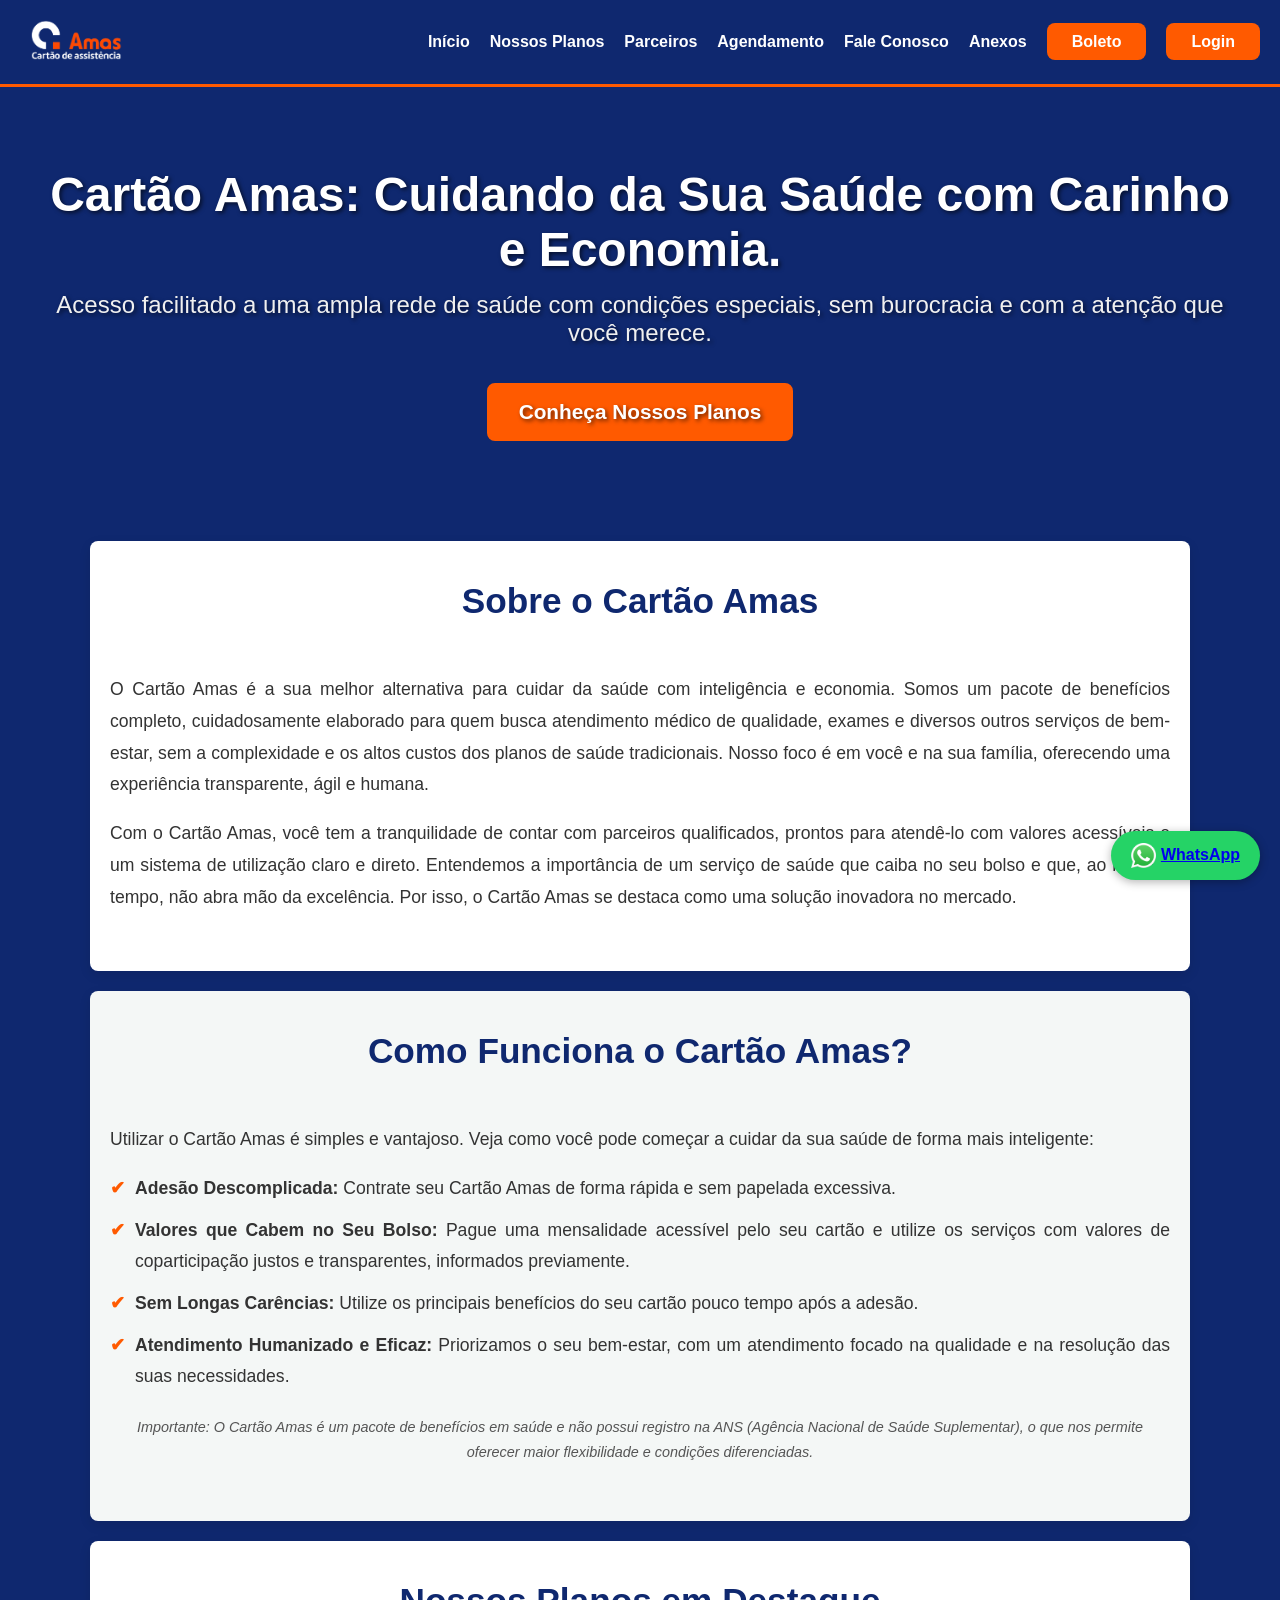
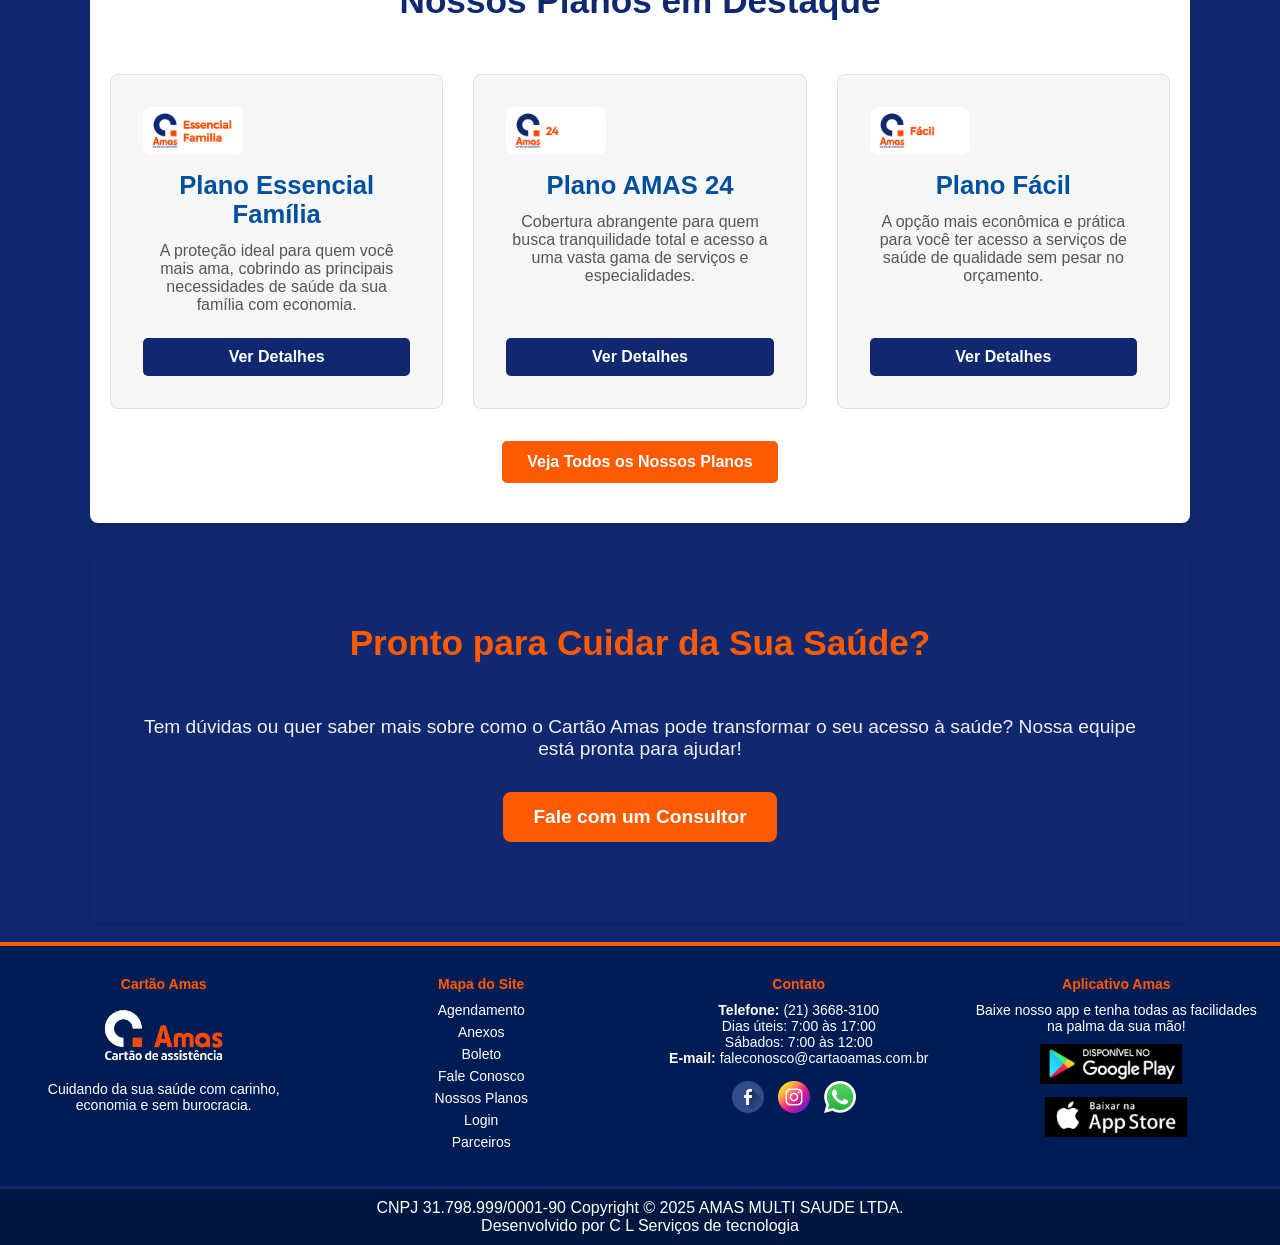
==== commit ad6f903f: "update index" ====
--- a/index.html
+++ b/index.html
@@ -9,9 +9,7 @@
     <link rel="stylesheet" href="assets/css/footer.css">
     <link rel="stylesheet" href="assets/css/responsive.css">
     <!-- Se houver um CSS específico para a home, adicionar aqui -->
-    <style>
-        /* Estilos adicionais ou overrides específicos para a index.html, se necessário */
-        
+ 
 </head>
 <body>
 
--- a/assets/css/style.css
+++ b/assets/css/style.css
@@ -14,6 +14,135 @@
   text-align: justify;
 
 }
+/* Index*/
+.hero {
+  background-image: url('assets/img/familia-1.jpg'); /* Usando imagem do cliente */
+  background-size: cover;
+  background-position: center;
+  color: white;
+  padding: 5em 2em;
+  text-align: center;
+  text-shadow: 2px 2px 4px rgba(0,0,0,0.6);
+}
+.hero h1 {
+  font-size: 3em;
+  margin-bottom: 0.3em;
+  color: #FFFFFF; /* Branco para destaque sobre imagem */
+}
+.hero p {
+  font-size: 1.5em;
+  margin-bottom: 1.5em;
+  color: #f0f0f0; /* Branco um pouco mais suave */
+}
+.cta-button-hero {
+  background-color: #FF5A00; /* Laranja vibrante da marca */
+  color: white;
+  padding: 15px 30px;
+  text-decoration: none;
+  font-size: 1.3em;
+  border-radius: 8px;
+  font-weight: bold;
+  transition: background-color 0.3s ease, transform 0.2s ease;
+  display: inline-block;
+  border: 2px solid #FF5A00;
+}
+.cta-button-hero:hover {
+  background-color: #e04e00; /* Laranja um pouco mais escuro */
+  transform: scale(1.05);
+}
+.section-sobre, .section-como-funciona, .section-planos-preview, .section-contato-rapido {
+  padding: 40px 20px;
+  margin: 20px auto;
+  max-width: 1100px;
+  background-color: #FFFFFF; /* Fundo branco para seções de conteúdo */
+  border-radius: 8px;
+  box-shadow: 0 4px 12px rgba(0,0,0,0.1);
+}
+.section-sobre h2, .section-como-funciona h2, .section-planos-preview h2, .section-contato-rapido h2 {
+  color: #0F286F; /* Azul escuro da marca */
+  text-align: center;
+  margin-bottom: 1.5em;
+  font-size: 2.2em;
+}
+.section-sobre p, .section-como-funciona p, .section-como-funciona ul {
+  line-height: 1.8;
+  font-size: 1.1em;
+  color: #333333; /* Cinza escuro para texto */
+  margin-bottom: 1em;
+}
+.section-como-funciona ul {
+  list-style: none;
+  padding-left: 0;
+}
+.section-como-funciona ul li {
+  padding-left: 25px;
+  position: relative;
+  margin-bottom: 10px;
+}
+.section-como-funciona ul li::before {
+  content: '\2714'; /* Ícone de check */
+  color: #FF5A00; /* Laranja */
+  position: absolute;
+  left: 0;
+  font-weight: bold;
+}
+.plan-card-index {
+  background-color: #f4f7f6; /* Fundo levemente cinza para cards */
+  border: 1px solid #e0e0e0;
+  border-radius: 8px;
+  padding: 2em;
+  text-align: center;
+  transition: transform 0.3s ease, box-shadow 0.3s ease;
+  display: flex;
+  flex-direction: column;
+  justify-content: space-between;
+  height: 100%; /* Para alinhar botões se altura variar */
+}
+.plan-card-index img {
+  max-width: 100px; /* Ajustar tamanho conforme necessário */
+  height: auto;
+  margin-bottom: 1em;
+}
+.plan-card-index h3 {
+  color: #00509e; /* Azul mais escuro para títulos de card */
+  margin-top: 0;
+  margin-bottom: 0.5em;
+  font-size: 1.6em;
+}
+.plan-card-index p {
+  font-size: 1em;
+  color: #555555;
+  flex-grow: 1; /* Para empurrar o botão para baixo */
+  margin-bottom: 1.5em;
+}
+.cta-button-card {
+  background-color: #0F286F; /* Azul escuro */
+  color: white;
+  padding: 10px 20px;
+  text-decoration: none;
+  border-radius: 5px;
+  font-weight: bold;
+  transition: background-color 0.3s ease;
+  display: inline-block; /* Para que o botão não ocupe a largura toda */
+}
+.cta-button-card:hover {
+  background-color: #003d7a;
+}
+.cta-button-todos-planos {
+  background-color: #FF5A00;
+  color: white;
+  padding: 12px 25px;
+  text-decoration: none;
+  border-radius: 5px;
+  font-weight: bold;
+  transition: background-color 0.3s ease;
+  display: block; /* Ocupa a largura e permite margin auto */
+  width: fit-content;
+  margin: 2em auto 0 auto;
+}
+.cta-button-todos-planos:hover {
+  background-color: #e04e00;
+}
 
 /* Cabeçalho */
 .header {
@@ -70,76 +199,6 @@
 }
 
 
-/* Carrossel */
-.carrossel {
-  position: relative;
-  width: 100%;
-  height: 400px;
-  overflow: hidden;
-}
-
-.slides {
-  width: 100%;
-  height: 90%;
-  position: center;
-}
-
-.slide {
-  display: none;
-  width: 100%;  
-  height: 100%;
-  object-fit: cover;
-  position: absolute;
-}
-
-.slide.active {
-  display: block;
-}
-
-.texto-carrossel {
-  position: absolute;
-  top: 50%;
-  left: 10%;
-  transform: translateY(-50%);
-  color: white;
-  z-index: 2;
-}
-
-.texto-carrossel h1 {
-  font-size: 2.5rem;
-  margin-bottom: 10px;
-}
-
-.texto-carrossel p {
-  font-size: 1.3rem;
-  margin-bottom: 20px;
-}
-
-.texto-carrossel .btn {
-  background-color: #FF5A00;
-  color: white;
-  padding: 10px 25px;
-  border: none;
-  text-decoration: none;
-  border-radius: 8px;
-  font-weight: bold;
-}
-
-/* Botões do carrossel */
-.prev, .next {
-  position: absolute;
-  top: 50%;
-  transform: translateY(-50%);
-  background-color: rgba(0,0,0,0.4);
-  color: white;
-  border: none;
-  padding: 10px;
-  cursor: pointer;
-  z-index: 2;
-}
-
-.prev { left: 10px; }
-.next { right: 10px; }
 
 /* Botão WhatsApp flutuante */
 .whatsapp-float {
